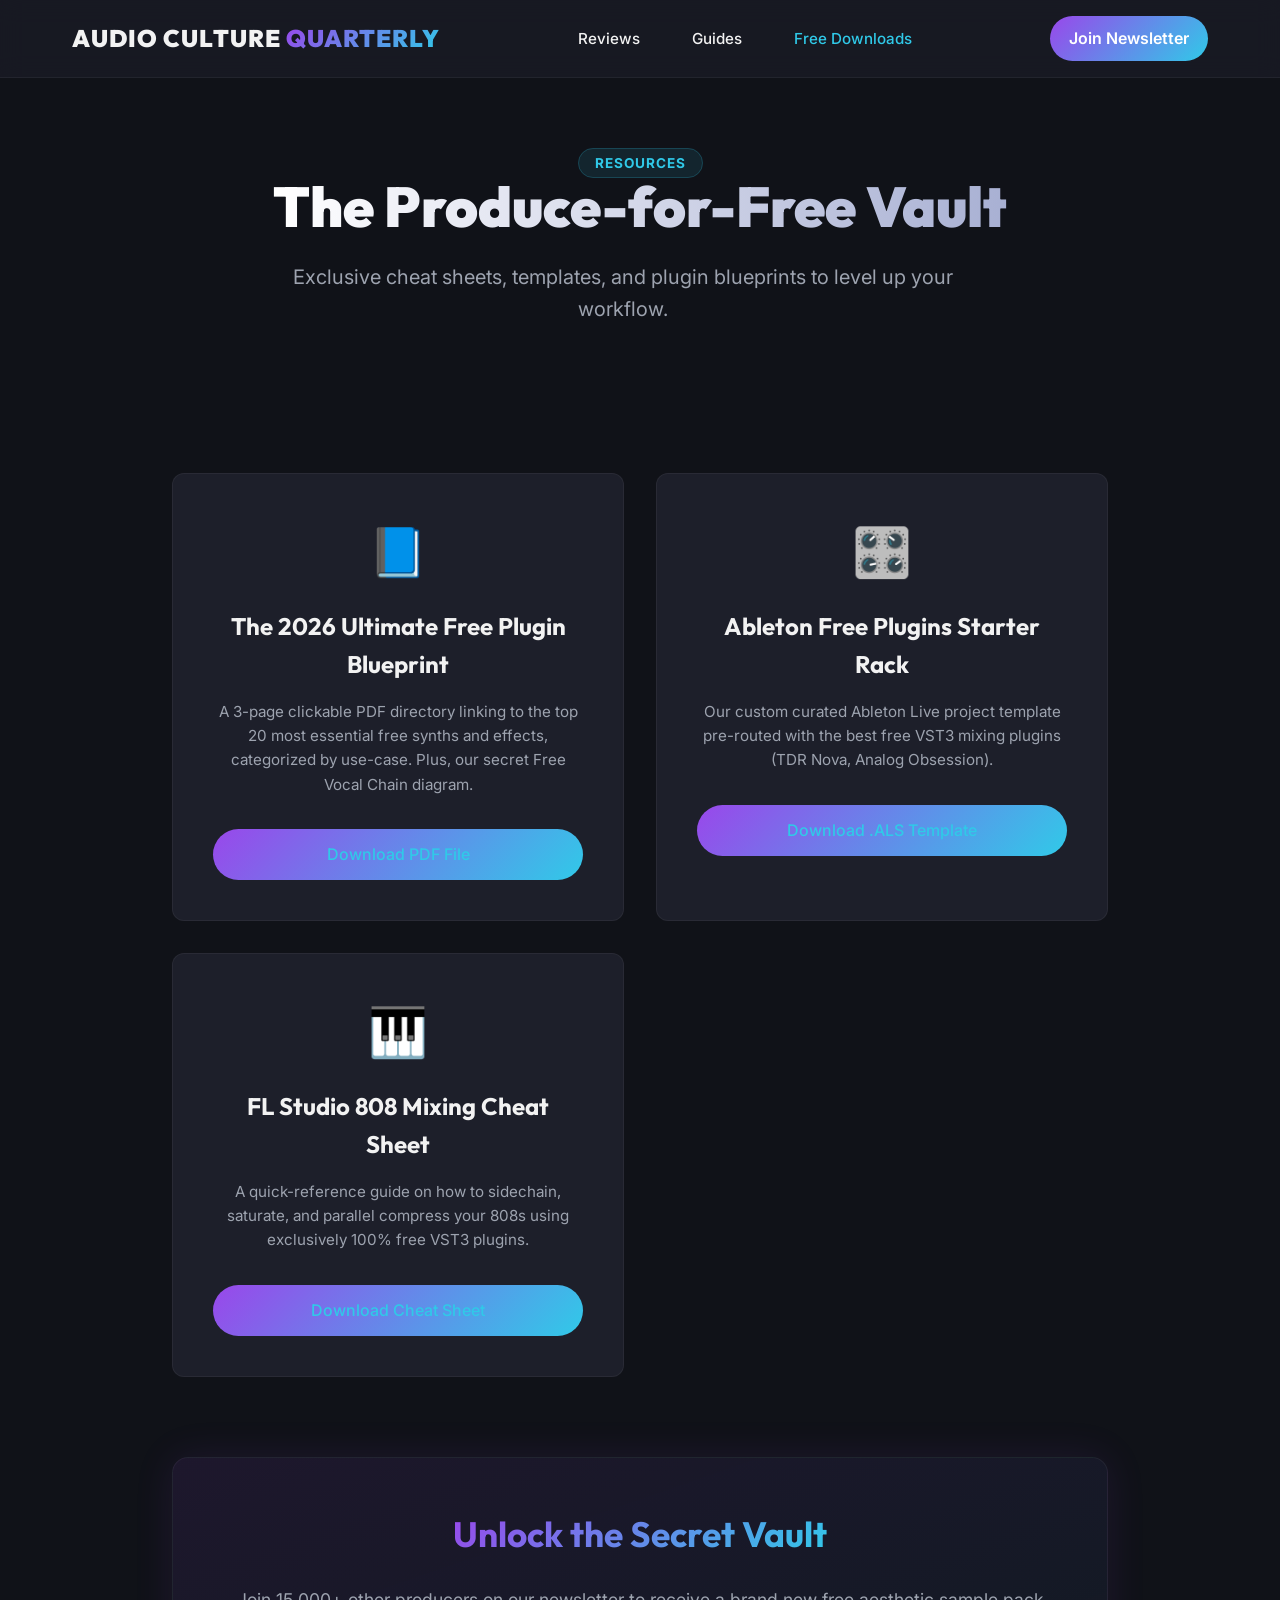
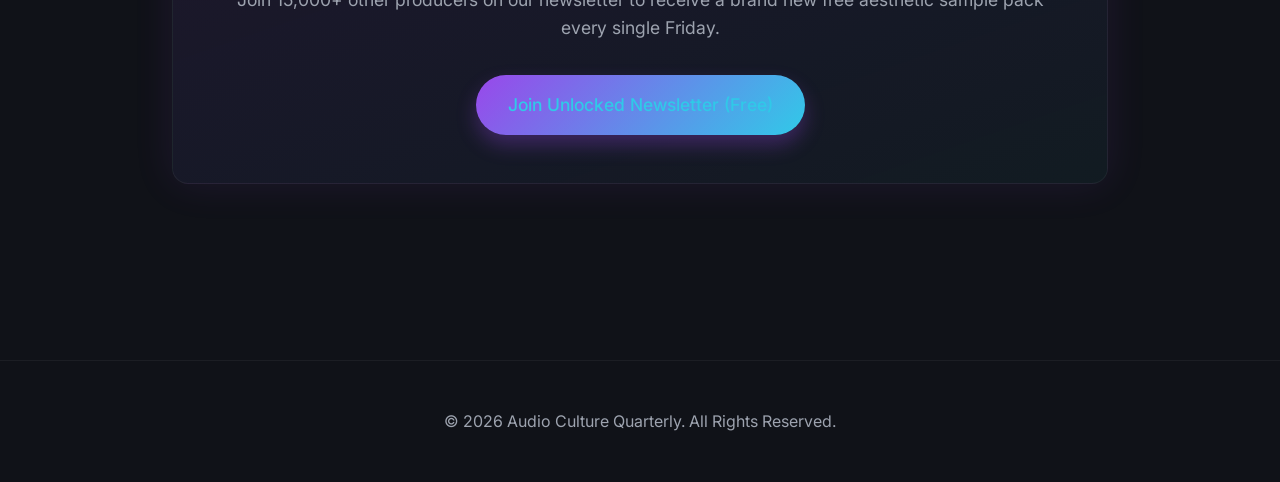
==== downloads.html @ d8a74e22 "feat: Create Free Downloads page and link in navigation" ====
<!DOCTYPE html>
<html lang="en">
<head>
    <meta charset="UTF-8">
    <meta name="viewport" content="width=device-width, initial-scale=1.0">
    <title>Free Downloads | Audio Culture Quarterly</title>
    <meta name="description" content="Download exclusive free VST plugin blueprints, cheat sheets, and templates for beatmakers and producers.">
    <link href="https://fonts.googleapis.com/css2?family=Outfit:wght@400;700;900&family=Inter:wght@400;500;700&display=swap" rel="stylesheet">
    <link rel="stylesheet" href="./styles.css">
    <style>
        .downloads-grid {
            display: grid;
            grid-template-columns: repeat(auto-fit, minmax(300px, 1fr));
            gap: 2rem;
            margin-top: 3rem;
        }
        .download-card {
            background: var(--bg-surface);
            border: 1px solid hsla(0,0%,100%,0.05);
            border-radius: var(--border-radius-md);
            padding: 2.5rem;
            text-align: center;
            transition: transform 0.3s ease, border-color 0.3s ease;
            position: relative;
            overflow: hidden;
        }
        .download-card::before {
            content: '';
            position: absolute;
            top: 0;
            left: 0;
            width: 100%;
            height: 4px;
            background: var(--gradient-brand);
            opacity: 0;
            transition: opacity 0.3s;
        }
        .download-card:hover {
            transform: translateY(-5px);
            border-color: hsla(190, 80%, 55%, 0.3);
        }
        .download-card:hover::before {
            opacity: 1;
        }
        .download-icon {
            font-size: 3rem;
            margin-bottom: 1rem;
            display: inline-block;
        }
        .download-card h3 {
            font-family: var(--font-heading);
            font-size: 1.5rem;
            margin-bottom: 1rem;
            color: var(--text-main);
        }
        .download-card p {
            color: var(--text-muted);
            margin-bottom: 2rem;
            font-size: 0.95rem;
        }
        .download-btn {
            display: inline-block;
            background: var(--gradient-brand);
            color: white;
            padding: 0.8rem 1.5rem;
            border-radius: 50px;
            font-weight: 700;
            text-decoration: none;
            transition: transform 0.2s, box-shadow 0.2s;
            width: 100%;
        }
        .download-btn:hover {
            transform: translateY(-2px);
            box-shadow: 0 10px 20px hsla(270,80%,60%,0.3);
        }
    </style>
</head>
<body class="dark-theme">
    <nav class="glass-nav">
        <div class="nav-container">
            <a href="index.html" class="logo">AUDIO CULTURE <span>QUARTERLY</span></a>
            <div class="nav-links">
                <a href="#">Reviews</a>
                <a href="#">Guides</a>
                <a href="downloads.html" style="color: var(--accent-blue);">Free Downloads</a>
            </div>
            <a href="#" class="cta-button">Join Newsletter</a>
        </div>
    </nav>
    
    <header class="hero" style="margin-top: 150px; margin-bottom: 20px;">
        <div class="hero-content">
            <span class="badge">Resources</span>
            <h1 style="font-size: 3.5rem;">The Produce-for-Free Vault</h1>
            <p class="subtitle">Exclusive cheat sheets, templates, and plugin blueprints to level up your workflow.</p>
        </div>
    </header>

    <main class="post-content" style="max-width: 1000px;">
        <article>
            <div class="downloads-grid">
                
                <!-- Lead Magnet 1 -->
                <div class="download-card">
                    <span class="download-icon">📘</span>
                    <h3>The 2026 Ultimate Free Plugin Blueprint</h3>
                    <p>A 3-page clickable PDF directory linking to the top 20 most essential free synths and effects, categorized by use-case. Plus, our secret Free Vocal Chain diagram.</p>
                    <a href="#" class="download-btn">Download PDF File</a>
                </div>

                <!-- Ideas for additional downloads based on strategy -->
                <div class="download-card">
                    <span class="download-icon">🎛️</span>
                    <h3>Ableton Free Plugins Starter Rack</h3>
                    <p>Our custom curated Ableton Live project template pre-routed with the best free VST3 mixing plugins (TDR Nova, Analog Obsession).</p>
                    <a href="#" class="download-btn">Download .ALS Template</a>
                </div>

                <div class="download-card">
                    <span class="download-icon">🎹</span>
                    <h3>FL Studio 808 Mixing Cheat Sheet</h3>
                    <p>A quick-reference guide on how to sidechain, saturate, and parallel compress your 808s using exclusively 100% free VST3 plugins.</p>
                    <a href="#" class="download-btn">Download Cheat Sheet</a>
                </div>

            </div>

            <div class="glow-box" style="margin-top: 5rem;">
                <h2>Unlock the Secret Vault</h2>
                <p>Join 15,000+ other producers on our newsletter to receive a brand new free aesthetic sample pack every single Friday.</p>
                <div class="cta-buttons">
                    <a href="#" class="btn-primary">Join Unlocked Newsletter (Free)</a>
                </div>
            </div>

        </article>
    </main>

    <footer>
        <div class="footer-content">
            <p>&copy; 2026 Audio Culture Quarterly. All Rights Reserved.</p>
        </div>
    </footer>
</body>
</html>
---- styles.css ----
:root {
    --bg-color: hsl(230, 20%, 8%);
    --bg-surface: hsl(232, 18%, 14%);
    --bg-glass: hsla(232, 18%, 14%, 0.6);
    --bg-glass-hover: hsla(232, 18%, 14%, 0.9);
    --text-main: hsl(0, 0%, 95%);
    --text-muted: hsl(220, 10%, 65%);
    --accent-glow: hsl(270, 80%, 60%);
    --accent-blue: hsl(190, 80%, 55%);
    --gradient-brand: linear-gradient(135deg, var(--accent-glow), var(--accent-blue));
    
    --font-heading: 'Outfit', sans-serif;
    --font-body: 'Inter', sans-serif;
    --border-radius-lg: 16px;
    --border-radius-md: 12px;
}

* {
    margin: 0;
    padding: 0;
    box-sizing: border-box;
    scroll-behavior: smooth;
}

body {
    background-color: var(--bg-color);
    color: var(--text-main);
    font-family: var(--font-body);
    line-height: 1.6;
    overflow-x: hidden;
}

/* Glassmorphic Nav */
.glass-nav {
    position: fixed;
    top: 0;
    width: 100%;
    background: var(--bg-glass);
    backdrop-filter: blur(12px);
    -webkit-backdrop-filter: blur(12px);
    border-bottom: 1px solid hsla(0, 0%, 100%, 0.05);
    z-index: 1000;
    transition: all 0.3s ease;
}

.nav-container {
    max-width: 1200px;
    margin: 0 auto;
    padding: 1rem 2rem;
    display: flex;
    justify-content: space-between;
    align-items: center;
}

.logo {
    font-family: var(--font-heading);
    font-size: 1.5rem;
    font-weight: 900;
    color: var(--text-main);
    text-decoration: none;
    letter-spacing: 1px;
}

.logo span {
    background: var(--gradient-brand);
    -webkit-background-clip: text;
    -webkit-text-fill-color: transparent;
}

.nav-links a {
    color: var(--text-main);
    text-decoration: none;
    margin: 0 1.5rem;
    font-size: 0.95rem;
    font-weight: 500;
    transition: color 0.3s ease;
}

.nav-links a:hover {
    color: var(--accent-blue);
}

.cta-button {
    background: var(--gradient-brand);
    color: white;
    padding: 0.6rem 1.2rem;
    border-radius: 50px;
    text-decoration: none;
    font-weight: 600;
    transition: transform 0.2s ease, box-shadow 0.2s ease;
}

.cta-button:hover {
    transform: translateY(-2px);
    box-shadow: 0 4px 15px hsla(270, 80%, 60%, 0.4);
}

/* Hero Section */
.hero {
    max-width: 1100px;
    margin: 120px auto 40px;
    padding: 0 2rem;
    display: flex;
    flex-direction: column;
    align-items: center;
    text-align: center;
}

.hero .badge {
    background: hsla(190, 80%, 55%, 0.1);
    color: var(--accent-blue);
    padding: 0.4rem 1rem;
    border-radius: 50px;
    font-size: 0.85rem;
    font-weight: 700;
    text-transform: uppercase;
    letter-spacing: 1px;
    margin-bottom: 1.5rem;
    border: 1px solid hsla(190, 80%, 55%, 0.2);
}

.hero h1 {
    font-family: var(--font-heading);
    font-size: 4rem;
    font-weight: 900;
    line-height: 1.1;
    margin-bottom: 1.5rem;
    background: linear-gradient(to right, #ffffff, #a8b0d3);
    -webkit-background-clip: text;
    -webkit-text-fill-color: transparent;
}

.hero .subtitle {
    font-size: 1.25rem;
    color: var(--text-muted);
    max-width: 700px;
    margin-bottom: 3rem;
}

.hero-image-wrapper {
    width: 100%;
    max-width: 1000px;
    border-radius: var(--border-radius-lg);
    overflow: hidden;
    position: relative;
    box-shadow: 0 20px 50px hsla(0,0%,0%,0.5), 0 0 100px hsla(270,80%,60%,0.1);
}

.hero-image-wrapper::after {
    content: '';
    position: absolute;
    inset: 0;
    box-shadow: inset 0 0 0 1px hsla(255,255%,255%,0.1);
    border-radius: var(--border-radius-lg);
    pointer-events: none;
}

.hero-img {
    width: 100%;
    height: auto;
    display: block;
    transform: scale(1.02);
    transition: transform 0.5s ease;
}

.hero-img:hover {
    transform: scale(1.0);
}

/* Post Content Layout */
.post-content {
    max-width: 800px;
    margin: 0 auto;
    padding: 2rem;
}

.post-content .lead {
    font-size: 1.4rem;
    color: var(--text-main);
    font-weight: 500;
    margin-bottom: 2rem;
}

.post-content p {
    margin-bottom: 1.5rem;
    font-size: 1.1rem;
    color: var(--text-muted);
}

.post-content h2 {
    font-family: var(--font-heading);
    font-size: 2.2rem;
    margin: 4rem 0 1.5rem;
    color: var(--text-main);
    position: relative;
    display: inline-block;
}

.post-content h2::after {
    content: '';
    position: absolute;
    bottom: -8px;
    left: 0;
    width: 60px;
    height: 4px;
    border-radius: 2px;
    background: var(--gradient-brand);
}

.post-content h3 {
    font-family: var(--font-heading);
    font-size: 1.4rem;
    margin-bottom: 1rem;
    color: var(--text-main);
}

.post-content a {
    color: var(--accent-blue);
    text-decoration: none;
    font-weight: 500;
    position: relative;
    transition: color 0.2s;
}

.post-content a:hover {
    color: var(--text-main);
}

/* Glass Card Content */
.glass-card {
    background: var(--bg-surface);
    border: 1px solid hsla(0,0%,100%,0.05);
    padding: 2rem;
    border-radius: var(--border-radius-md);
    margin: 2rem 0;
    position: relative;
    overflow: hidden;
}

.glass-card::before {
    content: '';
    position: absolute;
    top: 0;
    left: 0;
    width: 4px;
    height: 100%;
    background: var(--gradient-brand);
}

.glass-card ul {
    margin-left: 1.5rem;
}

.glass-card li {
    margin-bottom: 1rem;
    color: var(--text-muted);
}

.glass-card li strong {
    color: var(--text-main);
}

/* Plugin Cards */
.plugin-card {
    background: hsla(232, 18%, 14%, 0.4);
    border-radius: var(--border-radius-md);
    padding: 2rem;
    margin-bottom: 2rem;
    border: 1px solid hsla(0,0%,100%,0.03);
    transition: transform 0.3s ease, background 0.3s ease;
}

.plugin-card:hover {
    transform: translateY(-5px);
    background: hsla(232, 18%, 14%, 0.8);
    border: 1px solid hsla(0,0%,100%,0.1);
}

.accent-text {
    color: var(--accent-glow);
}

/* Case Study Highlights */
.highlight-card {
    display: flex;
    gap: 2rem;
    align-items: center;
    padding: 0;
    overflow: hidden;
}

.highlight-card .card-content {
    padding: 2rem;
    flex: 1;
}

.highlight-card .inline-img {
    width: 40%;
    object-fit: cover;
    height: 100%;
    border-radius: 0 var(--border-radius-md) var(--border-radius-md) 0;
}

.reverse-layout .inline-img {
    border-radius: var(--border-radius-md) 0 0 var(--border-radius-md);
}

.case-study {
    font-style: italic;
    padding-left: 1rem;
    border-left: 3px solid var(--accent-glow);
    color: var(--text-main);
    background: hsla(270, 80%, 60%, 0.1);
    padding: 1rem;
    border-radius: 0 8px 8px 0;
}

/* List styling */
.styled-list {
    margin: 2rem 0 2rem 1.5rem;
}

.styled-list li {
    font-size: 1.1rem;
    color: var(--text-muted);
    margin-bottom: 1rem;
    padding-left: 0.5rem;
}

.styled-list li strong {
    color: var(--text-main);
}

/* Glow Box CTA */
.glow-box {
    margin: 4rem 0;
    padding: 3rem;
    text-align: center;
    background: linear-gradient(to bottom right, hsla(270,80%,60%,0.1), hsla(190,80%,55%,0.05));
    border-radius: var(--border-radius-lg);
    border: 1px solid hsla(0,0%,100%,0.05);
    box-shadow: 0 0 40px hsla(270,80%,60%,0.1);
}

.glow-box h2::after {
    display: none;
}

.glow-box h2 {
    margin-top: 0;
    background: var(--gradient-brand);
    -webkit-background-clip: text;
    -webkit-text-fill-color: transparent;
}

.cta-buttons {
    display: flex;
    justify-content: center;
    gap: 1.5rem;
    margin-top: 2rem;
}

.btn-primary {
    background: var(--gradient-brand);
    color: white;
    padding: 1rem 2rem;
    border-radius: 50px;
    font-weight: 700;
    font-size: 1.1rem;
    transition: all 0.2s;
    box-shadow: 0 10px 20px hsla(270,80%,60%,0.3);
    text-decoration: none;
}

.btn-primary:hover {
    transform: translateY(-3px);
    box-shadow: 0 15px 30px hsla(270,80%,60%,0.5);
    color: white;
}

.btn-secondary {
    background: hsla(255,255%,255%,0.05);
    color: var(--text-main);
    border: 1px solid hsla(255,255%,255%,0.1);
    padding: 1rem 2rem;
    border-radius: 50px;
    font-weight: 600;
    font-size: 1.1rem;
    transition: all 0.2s;
    text-decoration: none;
}

.btn-secondary:hover {
    background: hsla(255,255%,255%,0.1);
    color: white;
}

.divider {
    border: 0;
    height: 1px;
    background: hsla(0,0%,100%,0.1);
    margin: 4rem 0;
}

/* Citations & FAQ */
.citations-section ol {
    margin-left: 1.5rem;
}
.citations-section li {
    font-size: 0.95rem;
    color: var(--text-muted);
    margin-bottom: 0.8rem;
}

.faq-section {
    margin-top: 4rem;
}

details {
    background: hsla(0,0%,100%,0.02);
    border: 1px solid hsla(0,0%,100%,0.05);
    padding: 1rem 1.5rem;
    border-radius: var(--border-radius-md);
    margin-bottom: 1rem;
    transition: all 0.3s ease;
}

details:hover {
    background: hsla(0,0%,100%,0.04);
}

summary {
    font-family: var(--font-heading);
    font-size: 1.2rem;
    font-weight: 600;
    cursor: pointer;
    list-style: none; /* remove default arrow */
    position: relative;
    padding-right: 2rem;
}

summary::after {
    content: '+';
    position: absolute;
    right: 0;
    top: 50%;
    transform: translateY(-50%);
    color: var(--accent-blue);
    font-size: 1.5rem;
    font-weight: 300;
}

details[open] summary::after {
    content: '−';
}

details p {
    margin-top: 1rem;
    margin-bottom: 0;
    padding-top: 1rem;
    border-top: 1px solid hsla(0,0%,100%,0.05);
}

footer {
    text-align: center;
    padding: 3rem;
    border-top: 1px solid hsla(0,0%,100%,0.05);
    margin-top: 5rem;
    color: var(--text-muted);
}

/* Animations */
@keyframes fadeInUp {
    from {
        opacity: 0;
        transform: translateY(20px);
    }
    to {
        opacity: 1;
        transform: translateY(0);
    }
}

.hero h1, .hero p, .hero-image-wrapper {
    animation: fadeInUp 0.8s backwards ease-out;
}
.hero h1 { animation-delay: 0.1s; }
.hero p { animation-delay: 0.3s; }
.hero-image-wrapper { animation-delay: 0.5s; }

/* Responsive adjustments */
@media (max-width: 768px) {
    .highlight-card {
        flex-direction: column;
    }
    .highlight-card .inline-img {
        width: 100%;
        border-radius: var(--border-radius-md) var(--border-radius-md) 0 0;
        max-height: 250px;
    }
    .reverse-layout {
        flex-direction: column-reverse;
    }
    .reverse-layout .inline-img {
        border-radius: var(--border-radius-md) var(--border-radius-md) 0 0;
    }
    .hero h1 {
        font-size: 2.8rem;
    }
    .cta-buttons {
        flex-direction: column;
    }
}
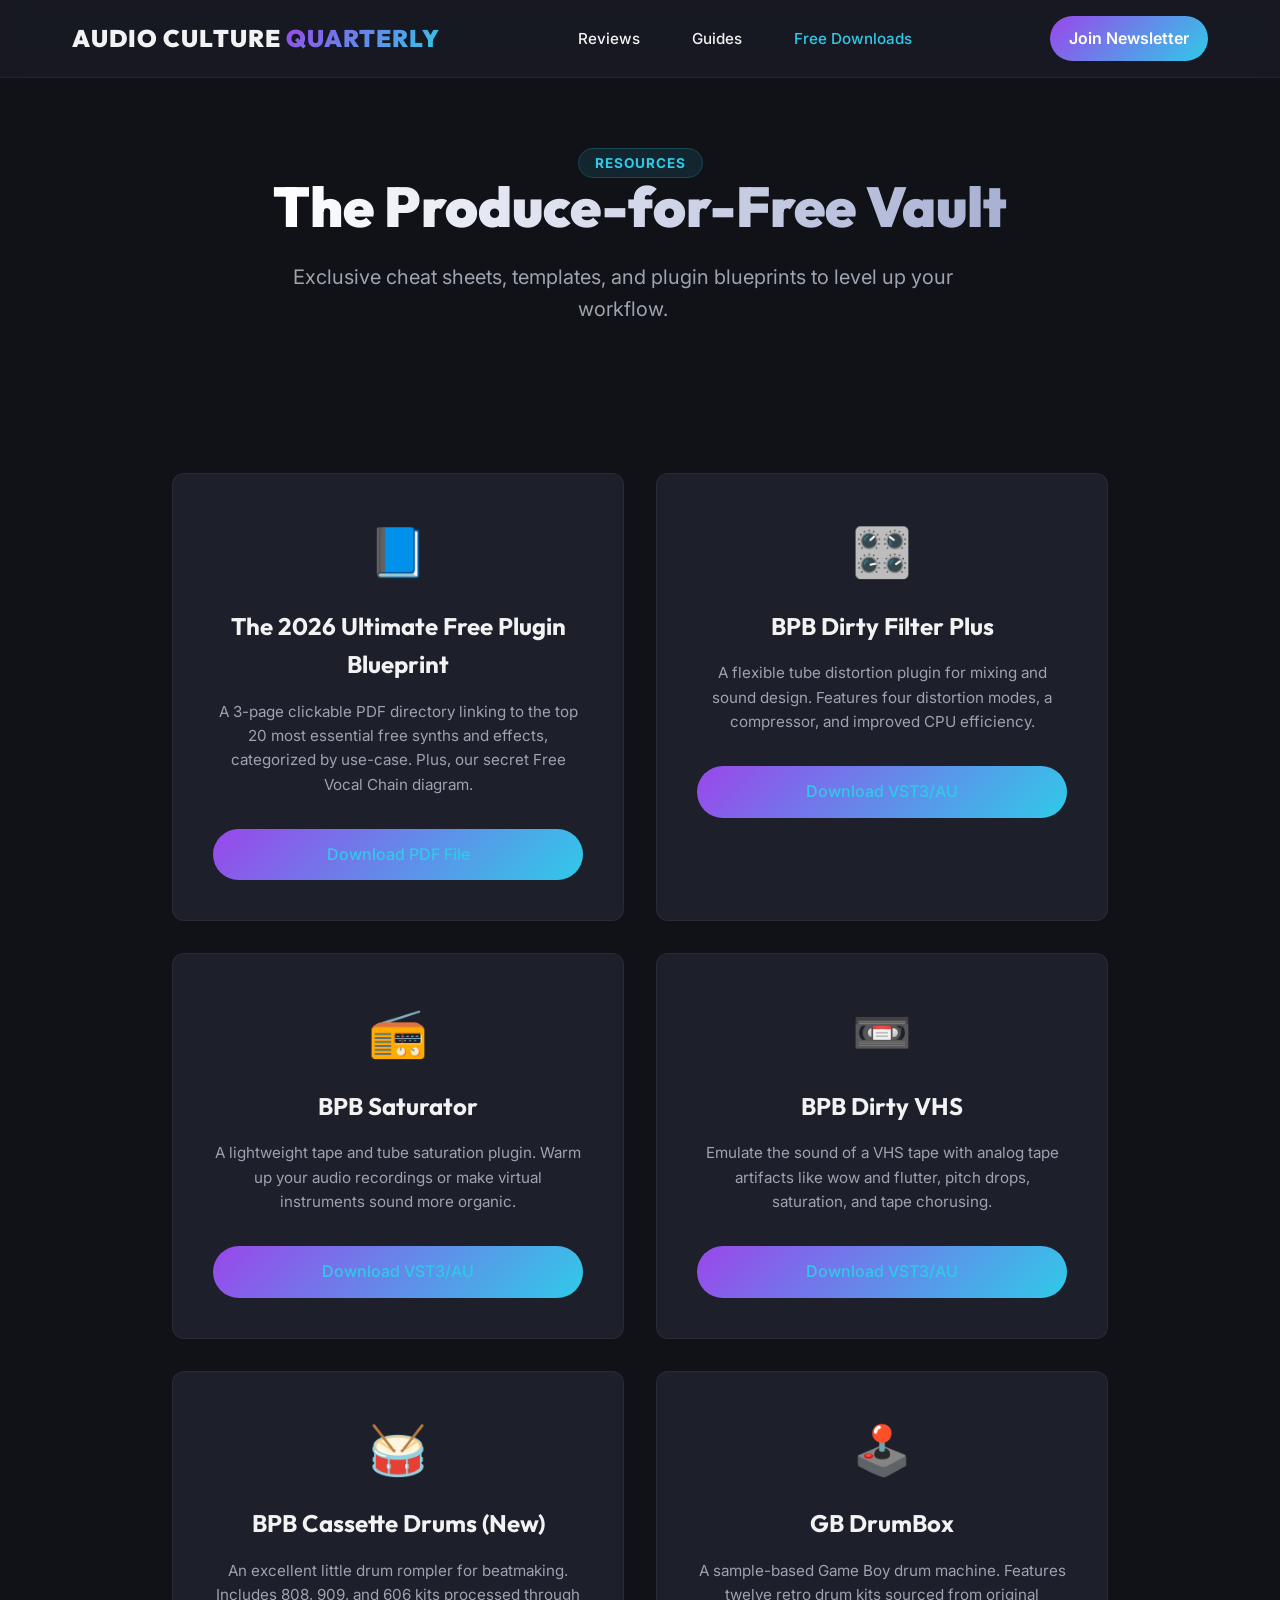
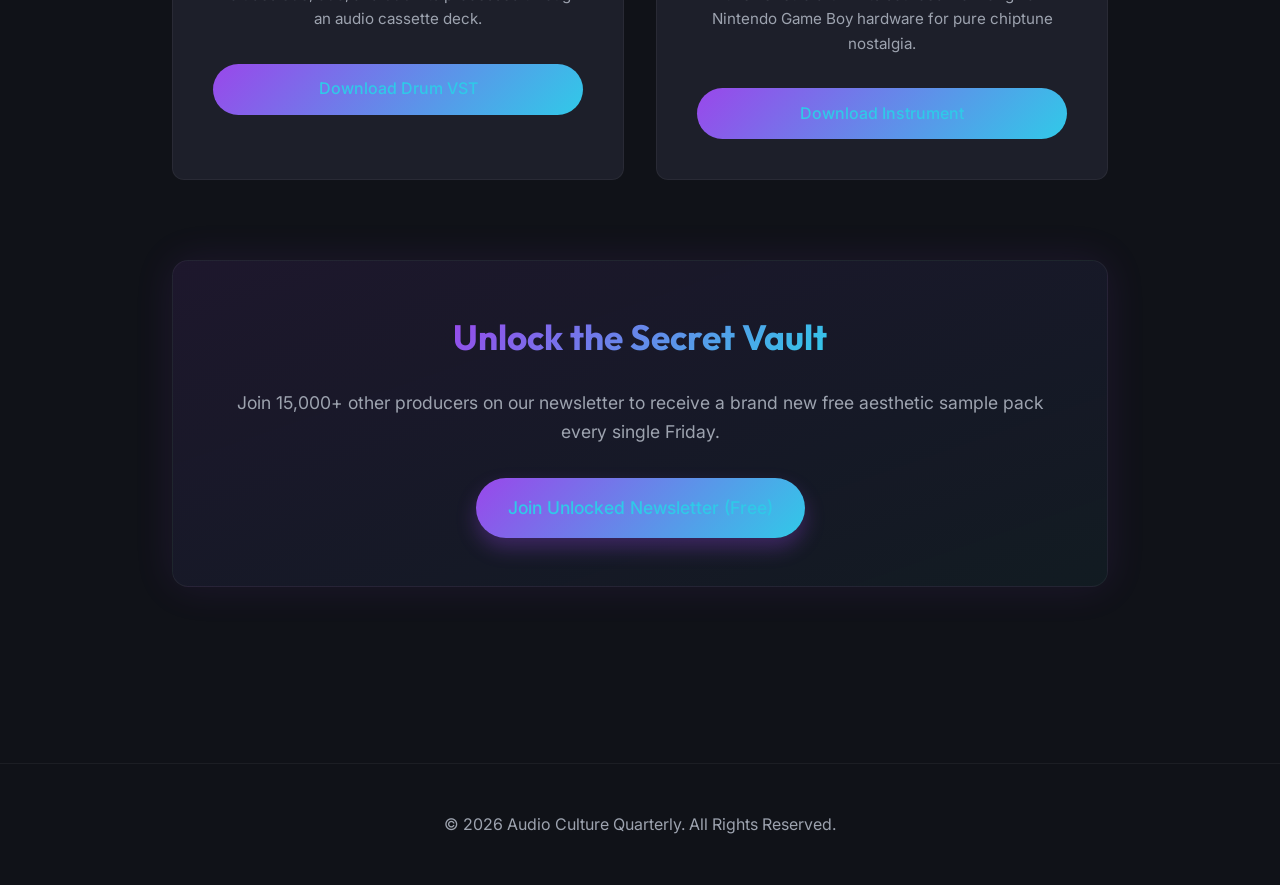
==== commit 53b4221e: "feat: Add scraped BPB free plugins and instruments to Downloads page" ====
--- a/downloads.html
+++ b/downloads.html
@@ -108,19 +108,39 @@
                     <a href="#" class="download-btn">Download PDF File</a>
                 </div>
 
-                <!-- Ideas for additional downloads based on strategy -->
                 <div class="download-card">
                     <span class="download-icon">🎛️</span>
-                    <h3>Ableton Free Plugins Starter Rack</h3>
-                    <p>Our custom curated Ableton Live project template pre-routed with the best free VST3 mixing plugins (TDR Nova, Analog Obsession).</p>
-                    <a href="#" class="download-btn">Download .ALS Template</a>
+                    <h3>BPB Dirty Filter Plus</h3>
+                    <p>A flexible tube distortion plugin for mixing and sound design. Features four distortion modes, a compressor, and improved CPU efficiency.</p>
+                    <a href="https://bedroomproducersblog.com/free-vst-plugins/bpb-dirty-filter-plus/" class="download-btn">Download VST3/AU</a>
                 </div>
 
                 <div class="download-card">
-                    <span class="download-icon">🎹</span>
-                    <h3>FL Studio 808 Mixing Cheat Sheet</h3>
-                    <p>A quick-reference guide on how to sidechain, saturate, and parallel compress your 808s using exclusively 100% free VST3 plugins.</p>
-                    <a href="#" class="download-btn">Download Cheat Sheet</a>
+                    <span class="download-icon">📻</span>
+                    <h3>BPB Saturator</h3>
+                    <p>A lightweight tape and tube saturation plugin. Warm up your audio recordings or make virtual instruments sound more organic.</p>
+                    <a href="https://bedroomproducersblog.com/free-vst-plugins/bpb-saturator/" class="download-btn">Download VST3/AU</a>
+                </div>
+
+                <div class="download-card">
+                    <span class="download-icon">📼</span>
+                    <h3>BPB Dirty VHS</h3>
+                    <p>Emulate the sound of a VHS tape with analog tape artifacts like wow and flutter, pitch drops, saturation, and tape chorusing.</p>
+                    <a href="https://bedroomproducersblog.com/free-vst-plugins/bpb-dirty-vhs/" class="download-btn">Download VST3/AU</a>
+                </div>
+
+                <div class="download-card">
+                    <span class="download-icon">🥁</span>
+                    <h3>BPB Cassette Drums (New)</h3>
+                    <p>An excellent little drum rompler for beatmaking. Includes 808, 909, and 606 kits processed through an audio cassette deck.</p>
+                    <a href="https://bedroomproducersblog.com/2023/10/31/bpb-cassette-drums/" class="download-btn">Download Drum VST</a>
+                </div>
+
+                <div class="download-card">
+                    <span class="download-icon">🕹️</span>
+                    <h3>GB DrumBox</h3>
+                    <p>A sample-based Game Boy drum machine. Features twelve retro drum kits sourced from original Nintendo Game Boy hardware for pure chiptune nostalgia.</p>
+                    <a href="https://bedroomproducersblog.com/2019/11/14/gb-drumbox/" class="download-btn">Download Instrument</a>
                 </div>
 
             </div>
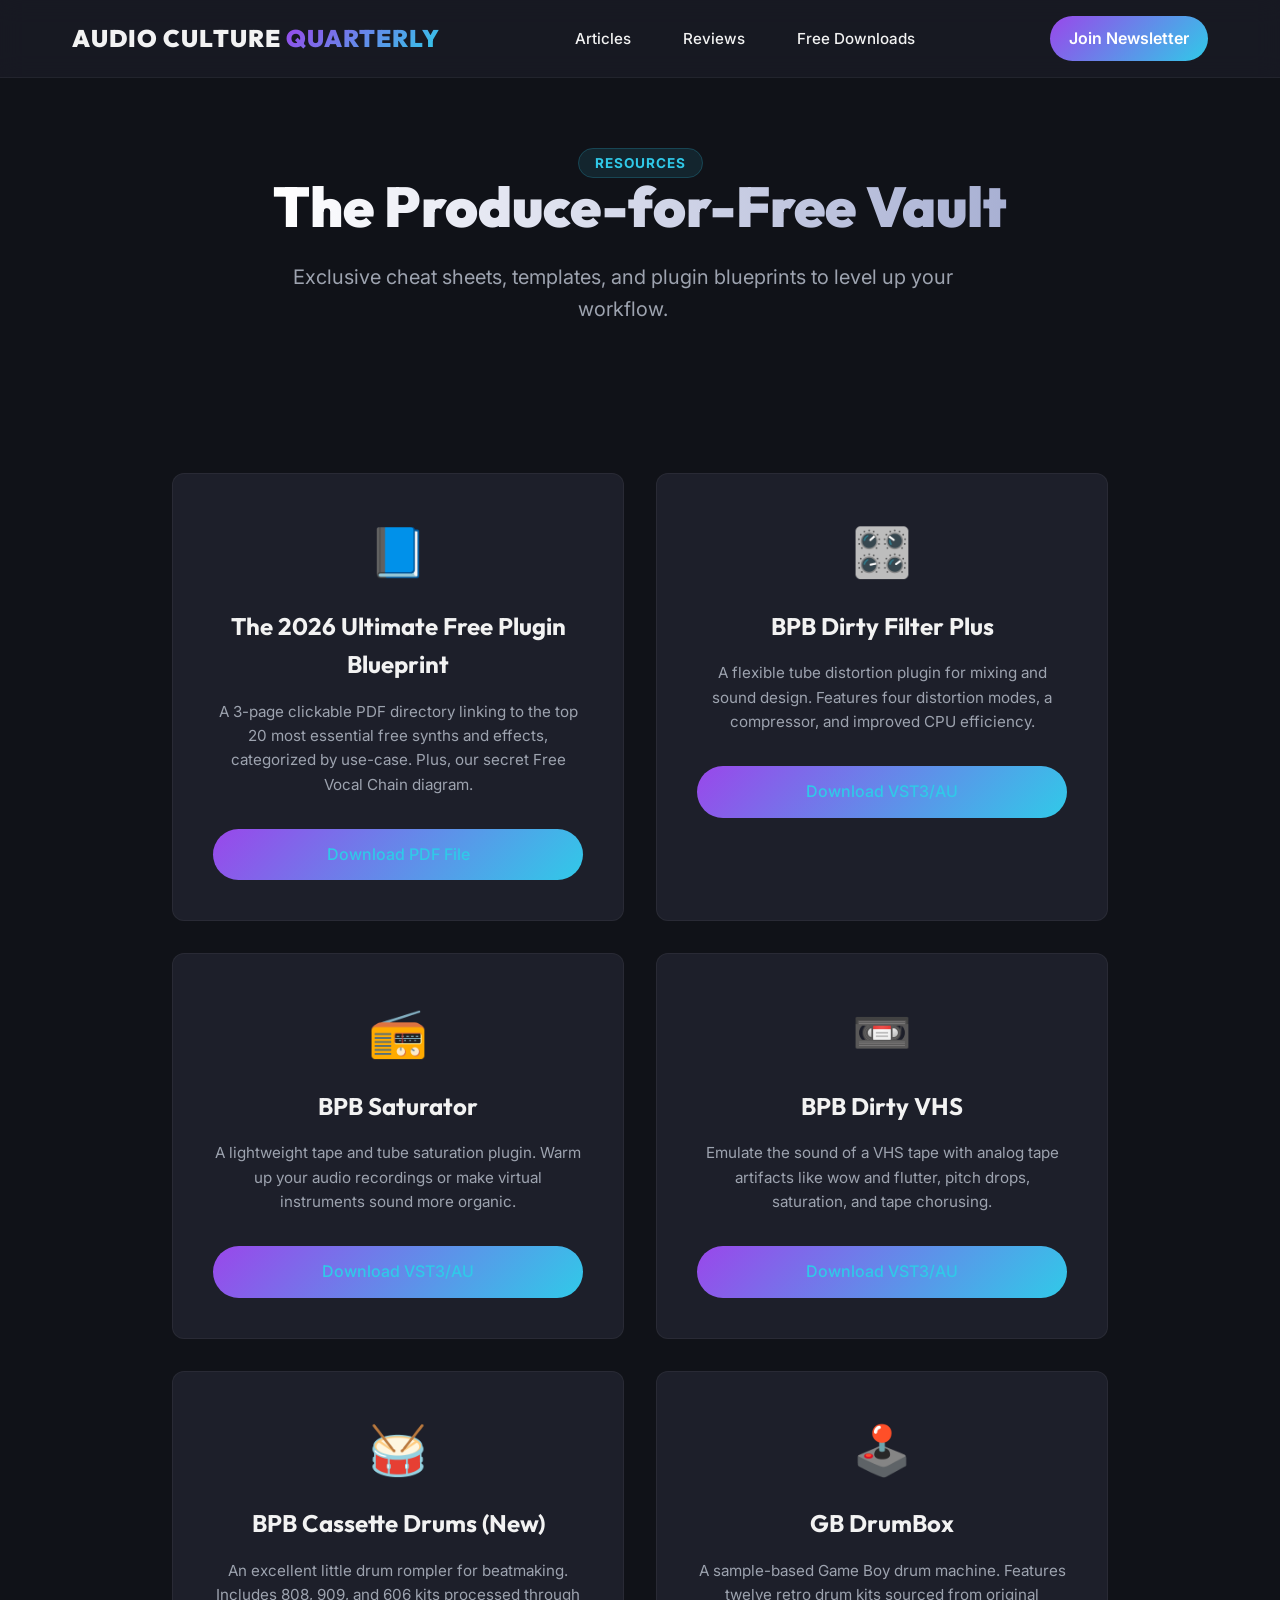
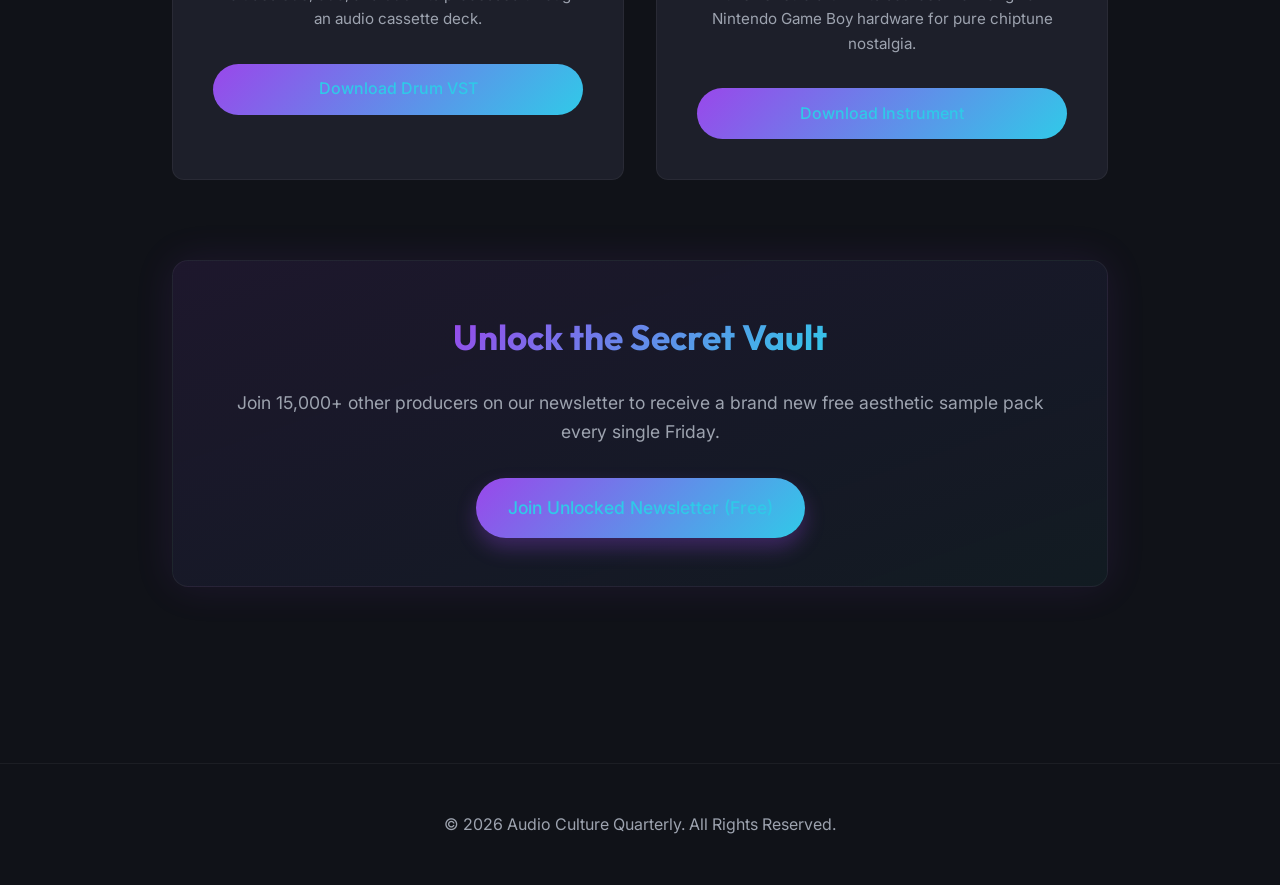
==== commit a39e83ec: "feat: Create Reviews hub page and dedicated VST review articles" ====
--- a/downloads.html
+++ b/downloads.html
@@ -79,10 +79,10 @@
     <nav class="glass-nav">
         <div class="nav-container">
             <a href="index.html" class="logo">AUDIO CULTURE <span>QUARTERLY</span></a>
-            <div class="nav-links">
-                <a href="#">Reviews</a>
-                <a href="#">Guides</a>
-                <a href="downloads.html" style="color: var(--accent-blue);">Free Downloads</a>
+                        <div class="nav-links">
+                <a href="index.html">Articles</a>
+                <a href="reviews.html">Reviews</a>
+                <a href="downloads.html">Free Downloads</a>
             </div>
             <a href="#" class="cta-button">Join Newsletter</a>
         </div>
@@ -163,3 +163,4 @@
     </footer>
 </body>
 </html>
+
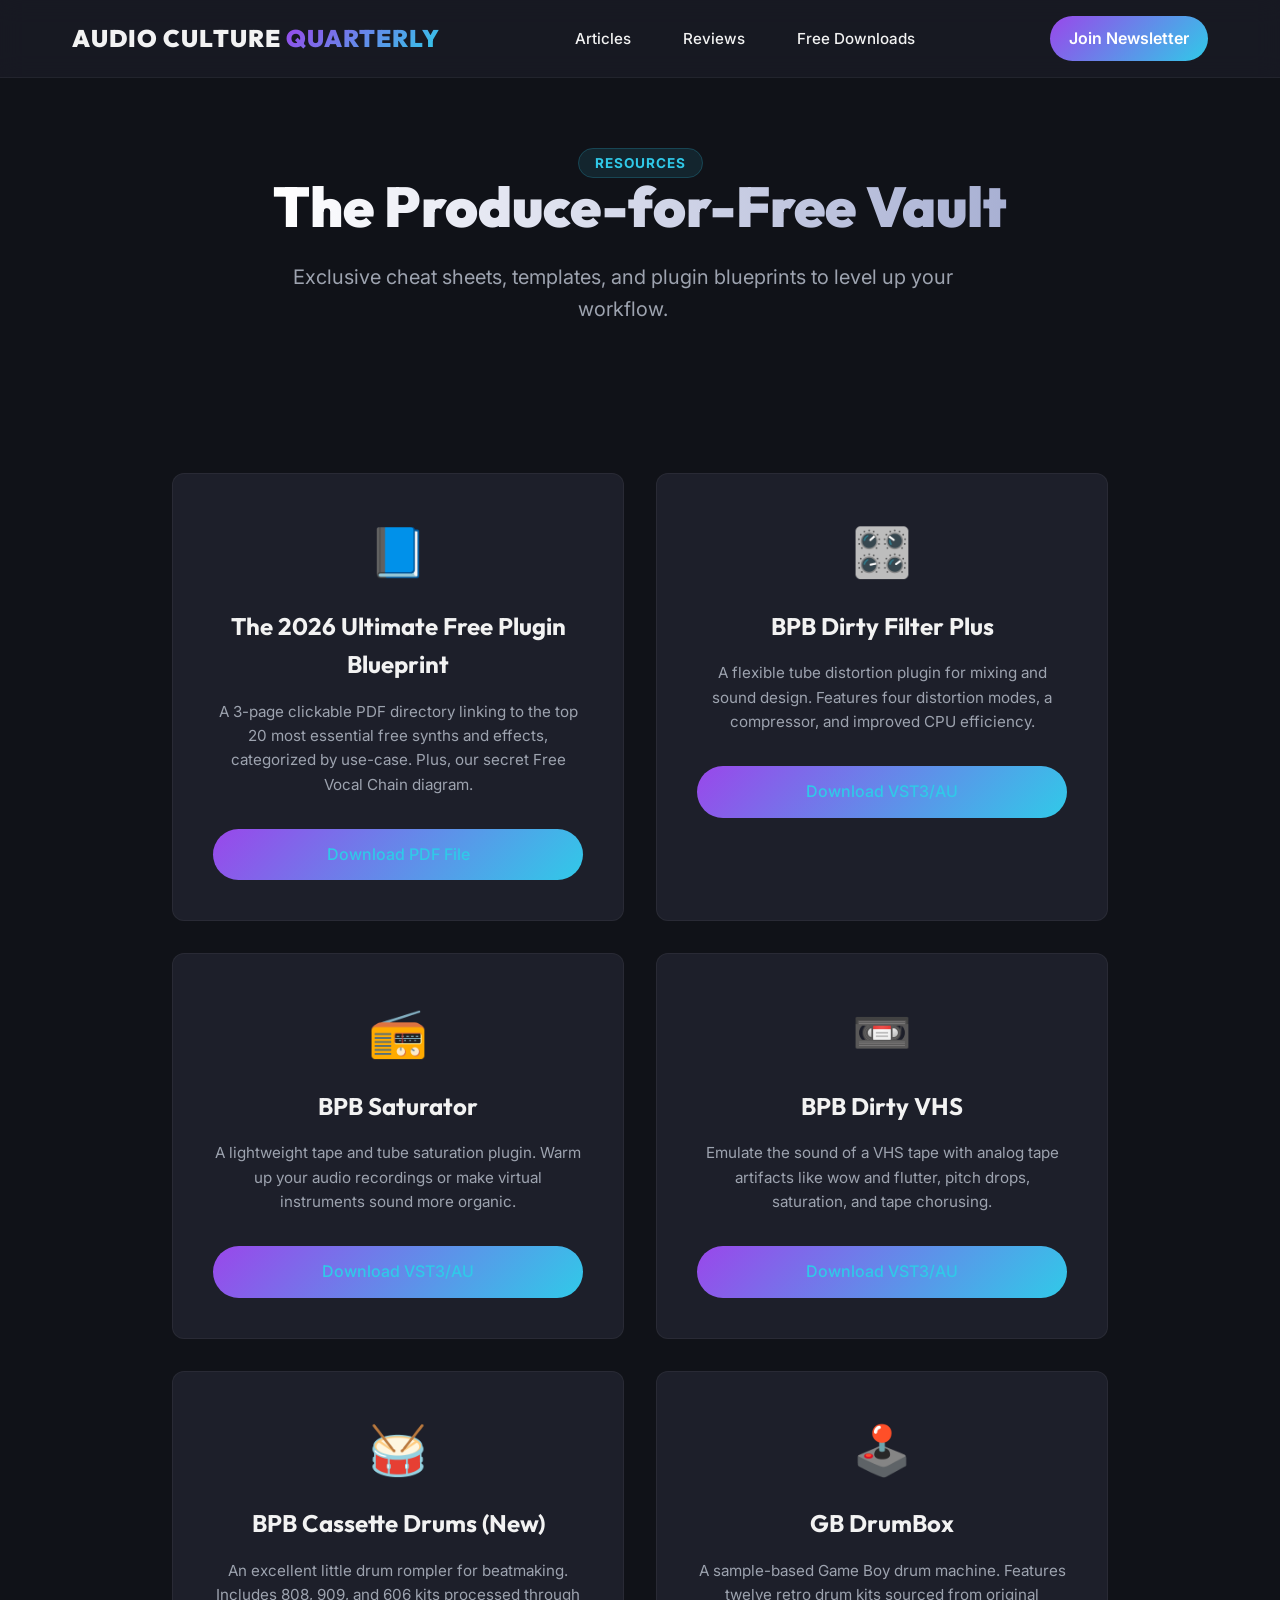
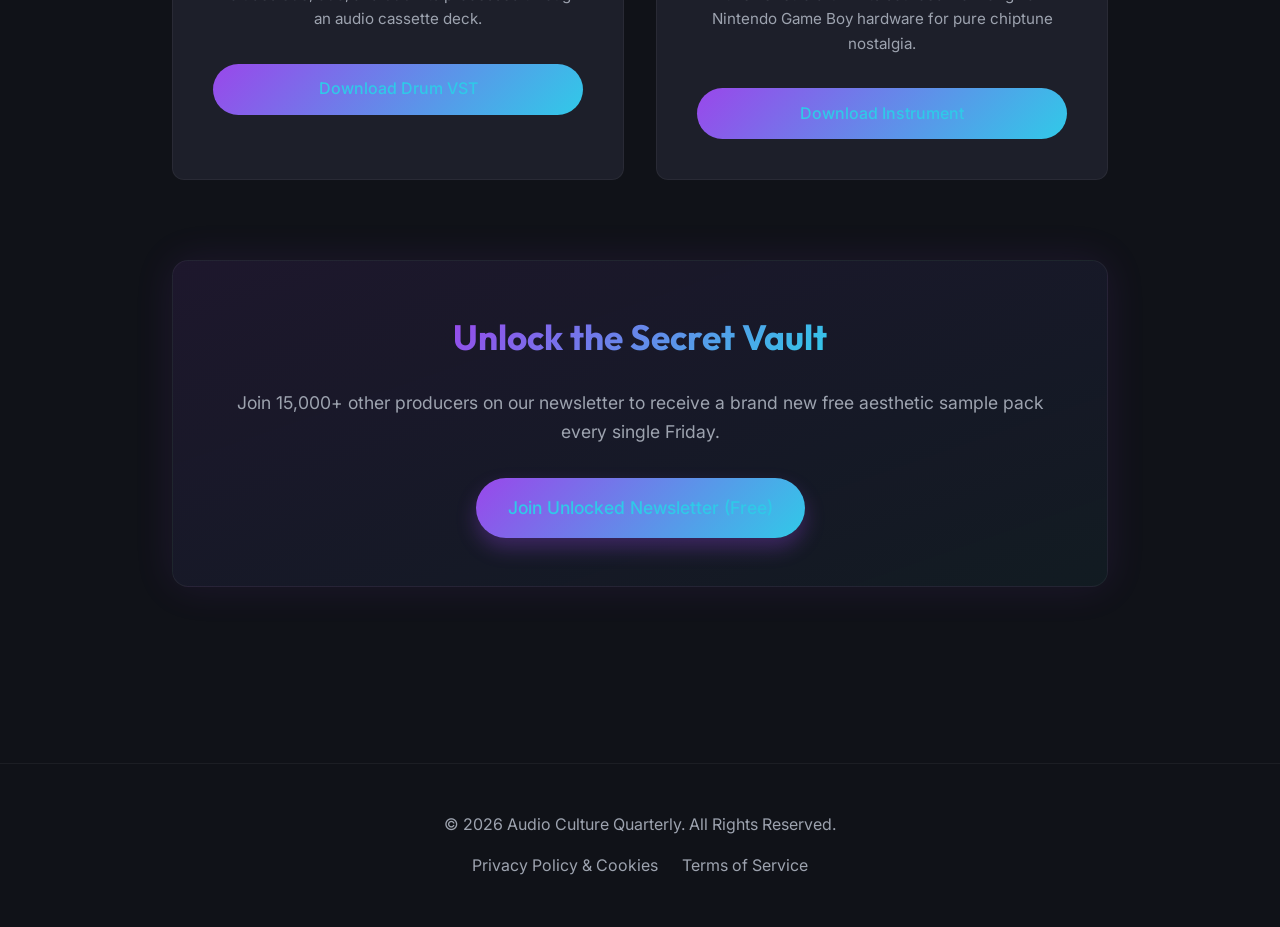
==== commit a452245d: "feat: Add unique AI images, global SEO keywords, and legal compliance pages" ====
--- a/downloads.html
+++ b/downloads.html
@@ -5,6 +5,7 @@
     <meta name="viewport" content="width=device-width, initial-scale=1.0">
     <title>Free Downloads | Audio Culture Quarterly</title>
     <meta name="description" content="Download exclusive free VST plugin blueprints, cheat sheets, and templates for beatmakers and producers.">
+    <meta name="keywords" content="audiophile, vst, plugins, mixing, mastering, DAW, studio, beat, beatmaker">
     <link href="https://fonts.googleapis.com/css2?family=Outfit:wght@400;700;900&family=Inter:wght@400;500;700&display=swap" rel="stylesheet">
     <link rel="stylesheet" href="./styles.css">
     <style>
@@ -156,11 +157,17 @@
         </article>
     </main>
 
-    <footer>
+        <footer>
         <div class="footer-content">
             <p>&copy; 2026 Audio Culture Quarterly. All Rights Reserved.</p>
+            <div class="footer-links" style="margin-top: 1rem;">
+                <a href="privacy.html" style="color: var(--text-muted); text-decoration: none; margin: 0 10px;">Privacy Policy & Cookies</a>
+                <a href="terms.html" style="color: var(--text-muted); text-decoration: none; margin: 0 10px;">Terms of Service</a>
+            </div>
         </div>
     </footer>
 </body>
 </html>
 
+
+
